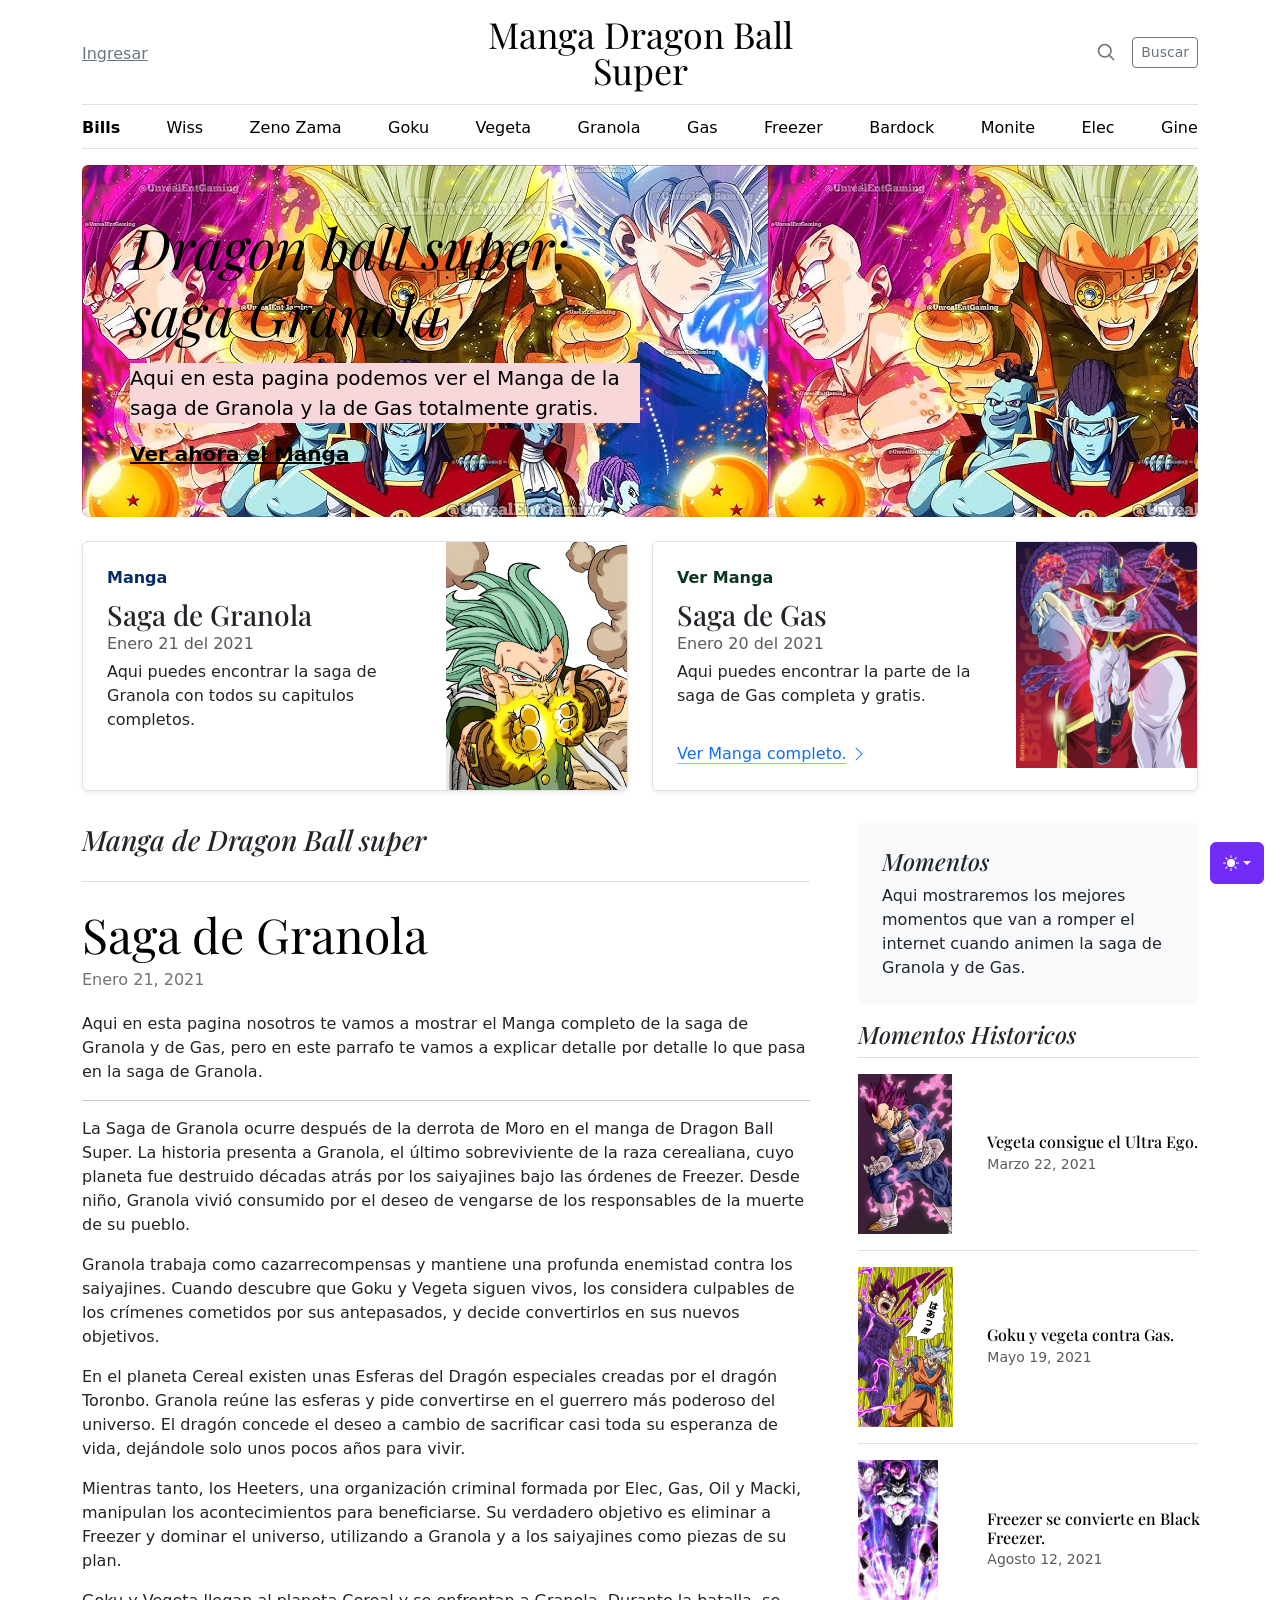
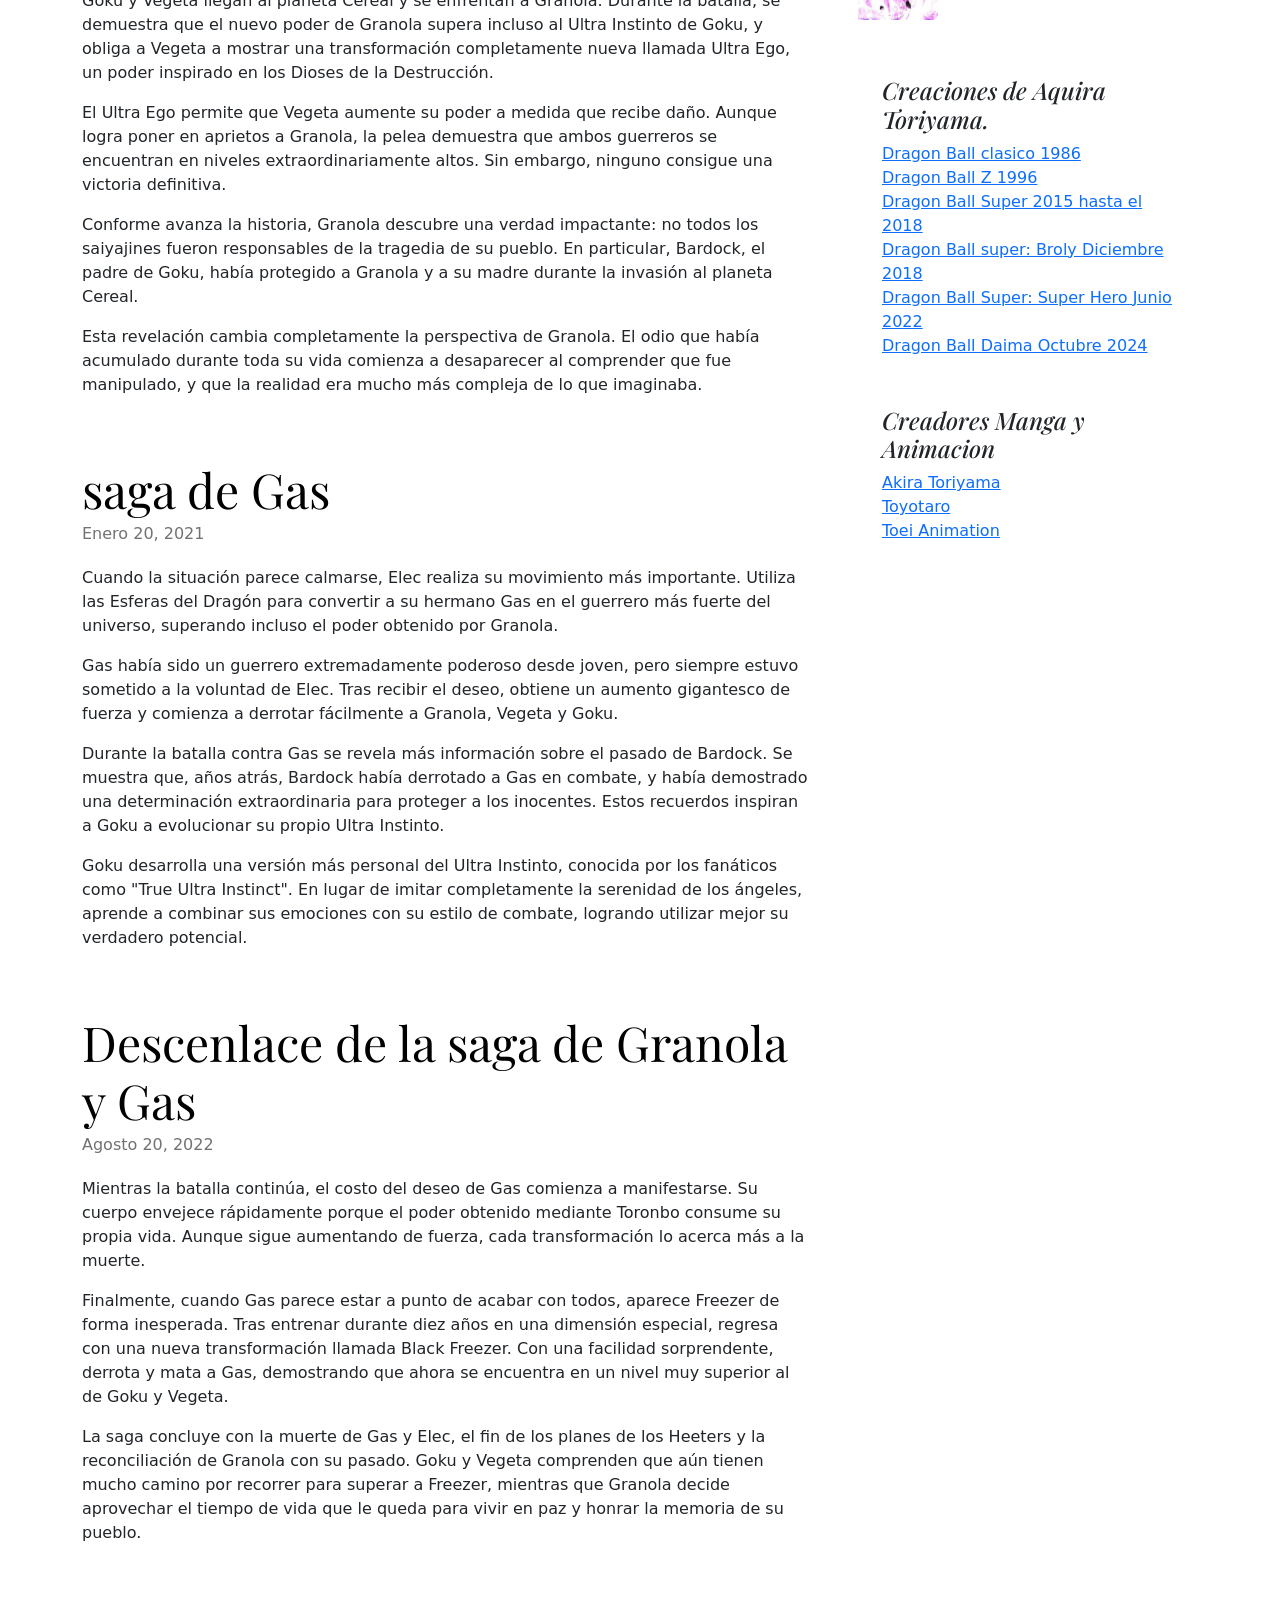
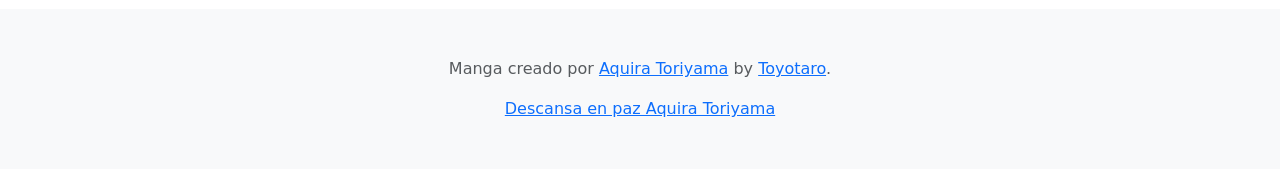
==== index.html @ 17a2519e "aprendiendo-bootstrap2" ====
<!doctype html>
<html lang="en" data-bs-theme="auto">
  <head>
    <meta charset="utf-8" />
    <meta name="viewport" content="width=device-width, initial-scale=1" />
    <meta name="description" content="" />
    <meta
      name="author"
      content="Mark Otto, Jacob Thornton, and Bootstrap contributors"
    />
    <meta name="generator" content="Astro v5.13.2" />
    <title>Blog Template · Bootstrap v5.3</title>
    <link href="https://cdn.jsdelivr.net/npm/bootstrap@5.3.8/dist/css/bootstrap.min.css" rel="stylesheet" integrity="sha384-sRIl4kxILFvY47J16cr9ZwB07vP4J8+LH7qKQnuqkuIAvNWLzeN8tE5YBujZqJLB" crossorigin="anonymous">
 
    <link
      rel="canonical"
      href="https://getbootstrap.com/docs/5.3/examples/blog/"
    />
  
    <meta name="theme-color" content="#712cf9" />
    <link
      href="https://fonts.googleapis.com/css?family=Playfair+Display:700,900&display=swap"
      rel="stylesheet"
    />
    <link href="blog.css" rel="stylesheet" />
    <style>
      .bd-placeholder-img {
        font-size: 1.125rem;
        text-anchor: middle;
        -webkit-user-select: none;
        -moz-user-select: none;
        user-select: none;
      }
      @media (min-width: 768px) {
        .bd-placeholder-img-lg {
          font-size: 3.5rem;
        }
      }
      .b-example-divider {
        width: 100%;
        height: 3rem;
        background-color: #0000001a;
        border: solid rgba(0, 0, 0, 0.15);
        border-width: 1px 0;
        box-shadow:
          inset 0 0.5em 1.5em #0000001a,
          inset 0 0.125em 0.5em #00000026;
      }
      .b-example-vr {
        flex-shrink: 0;
        width: 1.5rem;
        height: 100vh;
      }
      .bi {
        vertical-align: -0.125em;
        fill: currentColor;
      }
      .nav-scroller {
        position: relative;
        z-index: 2;
        height: 2.75rem;
        overflow-y: hidden;
      }
      .nav-scroller .nav {
        display: flex;
        flex-wrap: nowrap;
        padding-bottom: 1rem;
        margin-top: -1px;
        overflow-x: auto;
        text-align: center;
        white-space: nowrap;
        -webkit-overflow-scrolling: touch;
      }
      .btn-bd-primary {
        --bd-violet-bg: #712cf9;
        --bd-violet-rgb: 112.520718, 44.062154, 249.437846;
        --bs-btn-font-weight: 600;
        --bs-btn-color: var(--bs-white);
        --bs-btn-bg: var(--bd-violet-bg);
        --bs-btn-border-color: var(--bd-violet-bg);
        --bs-btn-hover-color: var(--bs-white);
        --bs-btn-hover-bg: #6528e0;
        --bs-btn-hover-border-color: #6528e0;
        --bs-btn-focus-shadow-rgb: var(--bd-violet-rgb);
        --bs-btn-active-color: var(--bs-btn-hover-color);
        --bs-btn-active-bg: #5a23c8;
        --bs-btn-active-border-color: #5a23c8;
      }
      .bd-mode-toggle {
        z-index: 1500;
      }
      .bd-mode-toggle .bi {
        width: 1em;
        height: 1em;
      }
      .bd-mode-toggle .dropdown-menu .active .bi {
        display: block !important;
      }
    </style>
  </head>
  <body>
    <svg xmlns="http://www.w3.org/2000/svg" class="d-none">
      <symbol id="check2" viewBox="0 0 16 16">
        <path
          d="M13.854 3.646a.5.5 0 0 1 0 .708l-7 7a.5.5 0 0 1-.708 0l-3.5-3.5a.5.5 0 1 1 .708-.708L6.5 10.293l6.646-6.647a.5.5 0 0 1 .708 0z"
        ></path>
      </symbol>
      <symbol id="circle-half" viewBox="0 0 16 16">
        <path
          d="M8 15A7 7 0 1 0 8 1v14zm0 1A8 8 0 1 1 8 0a8 8 0 0 1 0 16z"
        ></path>
      </symbol>
      <symbol id="moon-stars-fill" viewBox="0 0 16 16">
        <path
          d="M6 .278a.768.768 0 0 1 .08.858 7.208 7.208 0 0 0-.878 3.46c0 4.021 3.278 7.277 7.318 7.277.527 0 1.04-.055 1.533-.16a.787.787 0 0 1 .81.316.733.733 0 0 1-.031.893A8.349 8.349 0 0 1 8.344 16C3.734 16 0 12.286 0 7.71 0 4.266 2.114 1.312 5.124.06A.752.752 0 0 1 6 .278z"
        ></path>
        <path
          d="M10.794 3.148a.217.217 0 0 1 .412 0l.387 1.162c.173.518.579.924 1.097 1.097l1.162.387a.217.217 0 0 1 0 .412l-1.162.387a1.734 1.734 0 0 0-1.097 1.097l-.387 1.162a.217.217 0 0 1-.412 0l-.387-1.162A1.734 1.734 0 0 0 9.31 6.593l-1.162-.387a.217.217 0 0 1 0-.412l1.162-.387a1.734 1.734 0 0 0 1.097-1.097l.387-1.162zM13.863.099a.145.145 0 0 1 .274 0l.258.774c.115.346.386.617.732.732l.774.258a.145.145 0 0 1 0 .274l-.774.258a1.156 1.156 0 0 0-.732.732l-.258.774a.145.145 0 0 1-.274 0l-.258-.774a1.156 1.156 0 0 0-.732-.732l-.774-.258a.145.145 0 0 1 0-.274l.774-.258c.346-.115.617-.386.732-.732L13.863.1z"
        ></path>
      </symbol>
      <symbol id="sun-fill" viewBox="0 0 16 16">
        <path
          d="M8 12a4 4 0 1 0 0-8 4 4 0 0 0 0 8zM8 0a.5.5 0 0 1 .5.5v2a.5.5 0 0 1-1 0v-2A.5.5 0 0 1 8 0zm0 13a.5.5 0 0 1 .5.5v2a.5.5 0 0 1-1 0v-2A.5.5 0 0 1 8 13zm8-5a.5.5 0 0 1-.5.5h-2a.5.5 0 0 1 0-1h2a.5.5 0 0 1 .5.5zM3 8a.5.5 0 0 1-.5.5h-2a.5.5 0 0 1 0-1h2A.5.5 0 0 1 3 8zm10.657-5.657a.5.5 0 0 1 0 .707l-1.414 1.415a.5.5 0 1 1-.707-.708l1.414-1.414a.5.5 0 0 1 .707 0zm-9.193 9.193a.5.5 0 0 1 0 .707L3.05 13.657a.5.5 0 0 1-.707-.707l1.414-1.414a.5.5 0 0 1 .707 0zm9.193 2.121a.5.5 0 0 1-.707 0l-1.414-1.414a.5.5 0 0 1 .707-.707l1.414 1.414a.5.5 0 0 1 0 .707zM4.464 4.465a.5.5 0 0 1-.707 0L2.343 3.05a.5.5 0 1 1 .707-.707l1.414 1.414a.5.5 0 0 1 0 .708z"
        ></path>
      </symbol>
    </svg>
    <div
      class="dropdown position-fixed bottom-0 end-0 mb-3 me-3 bd-mode-toggle"
    >
      <button
        class="btn btn-bd-primary py-2 dropdown-toggle d-flex align-items-center"
        id="bd-theme"
        type="button"
        aria-expanded="false"
        data-bs-toggle="dropdown"
        aria-label="Toggle theme (auto)"
      >
        <svg class="bi my-1 theme-icon-active" aria-hidden="true">
          <use href="#circle-half"></use>
        </svg>
        <span class="visually-hidden" id="bd-theme-text">Toggle theme</span>
      </button>
      <ul
        class="dropdown-menu dropdown-menu-end shadow"
        aria-labelledby="bd-theme-text"
      >
        <li>
          <button
            type="button"
            class="dropdown-item d-flex align-items-center"
            data-bs-theme-value="light"
            aria-pressed="false"
          >
            <svg class="bi me-2 opacity-50" aria-hidden="true">
              <use href="#sun-fill"></use>
            </svg>
            Light
            <svg class="bi ms-auto d-none" aria-hidden="true">
              <use href="#check2"></use>
            </svg>
          </button>
        </li>
        <li>
          <button
            type="button"
            class="dropdown-item d-flex align-items-center"
            data-bs-theme-value="dark"
            aria-pressed="false"
          >
            <svg class="bi me-2 opacity-50" aria-hidden="true">
              <use href="#moon-stars-fill"></use>
            </svg>
            Dark
            <svg class="bi ms-auto d-none" aria-hidden="true">
              <use href="#check2"></use>
            </svg>
          </button>
        </li>
        <li>
          <button
            type="button"
            class="dropdown-item d-flex align-items-center active"
            data-bs-theme-value="auto"
            aria-pressed="true"
          >
            <svg class="bi me-2 opacity-50" aria-hidden="true">
              <use href="#circle-half"></use>
            </svg>
            Auto
            <svg class="bi ms-auto d-none" aria-hidden="true">
              <use href="#check2"></use>
            </svg>
          </button>
        </li>
      </ul>
    </div>
    <svg xmlns="http://www.w3.org/2000/svg" class="d-none">
      <symbol
        id="aperture"
        fill="none"
        stroke="currentColor"
        stroke-linecap="round"
        stroke-linejoin="round"
        stroke-width="2"
        viewBox="0 0 24 24"
      >
        <circle cx="12" cy="12" r="10"></circle>
        <path
          d="M14.31 8l5.74 9.94M9.69 8h11.48M7.38 12l5.74-9.94M9.69 16L3.95 6.06M14.31 16H2.83m13.79-4l-5.74 9.94"
        ></path>
      </symbol>
      <symbol id="cart" viewBox="0 0 16 16">
        <path
          d="M0 1.5A.5.5 0 0 1 .5 1H2a.5.5 0 0 1 .485.379L2.89 3H14.5a.5.5 0 0 1 .49.598l-1 5a.5.5 0 0 1-.465.401l-9.397.472L4.415 11H13a.5.5 0 0 1 0 1H4a.5.5 0 0 1-.491-.408L2.01 3.607 1.61 2H.5a.5.5 0 0 1-.5-.5zM3.102 4l.84 4.479 9.144-.459L13.89 4H3.102zM5 12a2 2 0 1 0 0 4 2 2 0 0 0 0-4zm7 0a2 2 0 1 0 0 4 2 2 0 0 0 0-4zm-7 1a1 1 0 1 1 0 2 1 1 0 0 1 0-2zm7 0a1 1 0 1 1 0 2 1 1 0 0 1 0-2z"
        ></path>
      </symbol>
      <symbol id="chevron-right" viewBox="0 0 16 16">
        <path
          fill-rule="evenodd"
          d="M4.646 1.646a.5.5 0 0 1 .708 0l6 6a.5.5 0 0 1 0 .708l-6 6a.5.5 0 0 1-.708-.708L10.293 8 4.646 2.354a.5.5 0 0 1 0-.708z"
        ></path>
      </symbol>
    </svg>
    <div class="container">
      <header class="border-bottom lh-1 py-3">
        <div class="row flex-nowrap justify-content-between align-items-center">
          <div class="col-4 pt-1">
            <a class="link-secondary" href="#">Ingresar</a>
          </div>
          <div class="col-4 text-center">
            <a
              class="blog-header-logo text-body-emphasis text-decoration-none"
              href="#"
              >Manga Dragon Ball Super</a
            >
          </div>
          <div class="col-4 d-flex justify-content-end align-items-center">
            <a class="link-secondary" href="#" aria-label="Search">
              <svg
                xmlns="http://www.w3.org/2000/svg"
                width="20"
                height="20"
                fill="none"
                stroke="currentColor"
                stroke-linecap="round"
                stroke-linejoin="round"
                stroke-width="2"
                class="mx-3"
                role="img"
                viewBox="0 0 24 24"
              >
                <title>Search</title>
                <circle cx="10.5" cy="10.5" r="7.5"></circle>
                <path d="M21 21l-5.2-5.2"></path>
              </svg>
            </a>
            <a class="btn btn-sm btn-outline-secondary" href="#">Buscar</a>
          </div>
        </div>
      </header>
      <div class="nav-scroller py-1 mb-3 border-bottom">
        <nav class="nav nav-underline justify-content-between">
          <a class="nav-item nav-link link-body-emphasis active" href="#"
            >Bills</a
          >
          <a class="nav-item nav-link link-body-emphasis" href="#">Wiss</a>
          <a class="nav-item nav-link link-body-emphasis" href="#"
            >Zeno Zama</a
          >
          <a class="nav-item nav-link link-body-emphasis" href="#">Goku</a>
          <a class="nav-item nav-link link-body-emphasis" href="#">Vegeta</a>
          <a class="nav-item nav-link link-body-emphasis" href="#">Granola</a>
          <a class="nav-item nav-link link-body-emphasis" href="#">Gas</a>
          <a class="nav-item nav-link link-body-emphasis" href="#">Freezer</a>
          <a class="nav-item nav-link link-body-emphasis" href="#">Bardock</a>
          <a class="nav-item nav-link link-body-emphasis" href="#">Monite</a>
          <a class="nav-item nav-link link-body-emphasis" href="#">Elec</a>
          <a class="nav-item nav-link link-body-emphasis" href="#">Gine</a>
        </nav>
      </div>
    </div>
    <main class="container">
      <div class="p-4 p-md-5 mb-4 rounded text-body-emphasis Manga">
        <div class="col-lg-6 px-0">
          <h1 class="display-4 fst-italic">
            Dragon ball super: saga Granola
          </h1>
          <p class="lead my-3 bg-danger-subtle">
           Aqui en esta pagina podemos ver el Manga
           de la saga de Granola y la de Gas totalmente 
           gratis.
          </p>
          <p class="lead mb-0">
            <a href="#" class="leon" 
              >Ver ahora el Manga</a
            >
          </p>
        </div>
      </div>
      <div class="row mb-2">
        <div class="col-md-6">
          <div
            class="row g-0 border rounded overflow-hidden flex-md-row mb-4 shadow-sm h-md-250 position-relative"
          >
            <div class="col p-4 d-flex flex-column position-static">
              <strong class="d-inline-block mb-2 text-primary-emphasis"
                >Manga</strong
              >
              <h3 class="mb-0">Saga de Granola</h3>
              <div class="mb-1 text-body-secondary">Enero 21 del 2021</div>
              <p class="card-text mb-auto">
               Aqui puedes encontrar la saga de Granola con 
               todos su capitulos completos.
              </p>
              <a
                href="#"
                class="icon-link gap-1 icon-link-hover stretched-link"
              >
                Ver Manga completo.
                <svg class="bi" aria-hidden="true">
                  <use xlink:href="#chevron-right"></use>
                </svg>
              </a>
            </div>
            <div class="col-md-4">
              <img class="img-fluid" src="granola.jpg" alt="imagen 1">
            </div>
          </div>
        </div>
        <div class="col-md-6">
          <div
            class="row g-0 border rounded overflow-hidden flex-md-row mb-4 shadow-sm h-md-250 position-relative"
          >
            <div class="col p-4 d-flex flex-column position-static">
              <strong class="d-inline-block mb-2 text-success-emphasis"
                >Ver Manga</strong
              >
              <h3 class="mb-0">Saga de Gas</h3>
              <div class="mb-1 text-body-secondary">Enero 20 del 2021</div>
              <p class="mb-auto">
               Aqui puedes encontrar la parte de la saga de Gas
               completa y gratis.
              </p>
              <a
                href="#"
                class="icon-link gap-1 icon-link-hover stretched-link"
              >
                Ver Manga completo.
                <svg class="bi" aria-hidden="true">
                  <use xlink:href="#chevron-right"></use>
                </svg>
              </a>
            </div>
            <div class="col-md-4">
              <img class="img-fluid" src="gas.jpg" alt="imagen 2">
            </div>
          </div>
        </div>
      </div>
      <div class="row g-5">
        <div class="col-md-8">
          <h3 class="pb-4 mb-4 fst-italic border-bottom">Manga de Dragon Ball super</h3>
          <article class="blog-post">
            <h2 class="display-5 link-body-emphasis mb-1">Saga de Granola</h2>
            <p class="blog-post-meta">
              Enero 21, 2021 <a href="#"></a>
            </p>
            <p>
             Aqui en esta pagina nosotros te vamos a mostrar el
             Manga completo de la saga de Granola y de Gas, pero en 
             este parrafo te vamos a explicar detalle por detalle lo 
             que pasa en la saga de Granola.
            </p>
            <hr />
            <p>
             
              La Saga de Granola ocurre después de la derrota de Moro en el manga de Dragon Ball Super.
              La historia presenta a Granola, el último sobreviviente de la raza cerealiana,
              cuyo planeta fue destruido décadas atrás por los saiyajines bajo las órdenes de Freezer.
              Desde niño, Granola vivió consumido por el deseo de vengarse de los responsables de la muerte de su pueblo.
            </p>
            <h2></h2>
            <p></p>
            <blockquote class="blockquote">
              <p></p>
            </blockquote>
            <p>
             Granola trabaja como cazarrecompensas y mantiene una profunda enemistad contra los saiyajines.
             Cuando descubre que Goku y Vegeta siguen vivos, los considera culpables de los crímenes cometidos por sus antepasados,
             y decide convertirlos en sus nuevos objetivos.
            </p>
            <h3></h3>
            <p>
             En el planeta Cereal existen unas Esferas del Dragón especiales creadas por el dragón Toronbo.
             Granola reúne las esferas y pide convertirse en el guerrero más poderoso del universo.
             El dragón concede el deseo a cambio de sacrificar casi toda su esperanza de vida, dejándole solo unos pocos años para vivir.
            </p>
            <p>
             Mientras tanto, los Heeters, una organización criminal formada por Elec, Gas, Oil y Macki,
             manipulan los acontecimientos para beneficiarse. Su verdadero objetivo es eliminar a Freezer y dominar el universo,
             utilizando a Granola y a los saiyajines como piezas de su plan.
            </p>
            
            <p>
             Goku y Vegeta llegan al planeta Cereal y se enfrentan a Granola.
             Durante la batalla, se demuestra que el nuevo poder de Granola supera incluso al Ultra Instinto de Goku,
             y obliga a Vegeta a mostrar una transformación completamente nueva llamada Ultra Ego,
             un poder inspirado en los Dioses de la Destrucción.
            </p>

            <p>
             El Ultra Ego permite que Vegeta aumente su poder a medida que recibe daño.
             Aunque logra poner en aprietos a Granola, la pelea demuestra que ambos guerreros se encuentran en niveles extraordinariamente altos.
             Sin embargo, ninguno consigue una victoria definitiva.
            </p>
    
            <p>
             Conforme avanza la historia, Granola descubre una verdad impactante:
             no todos los saiyajines fueron responsables de la tragedia de su pueblo.
             En particular, Bardock, el padre de Goku, había protegido a Granola y a su madre durante la invasión al planeta Cereal.
            </p>
            
            <p>
             Esta revelación cambia completamente la perspectiva de Granola.
             El odio que había acumulado durante toda su vida comienza a desaparecer al comprender que fue manipulado,
             y que la realidad era mucho más compleja de lo que imaginaba.
            </p>
          </article>
          <article class="blog-post">
            <h2 class="display-5 link-body-emphasis mb-1">saga de Gas</h2>
            <p class="blog-post-meta">
              Enero 20, 2021  <a href="#"></a>
            </p>
            <p>
             Cuando la situación parece calmarse, Elec realiza su movimiento más importante.
             Utiliza las Esferas del Dragón para convertir a su hermano Gas en el guerrero más fuerte del universo,
             superando incluso el poder obtenido por Granola.
            </p>
            <blockquote>
              <p>
             Gas había sido un guerrero extremadamente poderoso desde joven, pero siempre estuvo sometido a la voluntad de Elec.
             Tras recibir el deseo, obtiene un aumento gigantesco de fuerza y comienza a derrotar fácilmente a Granola, Vegeta y Goku.
              </p>
            </blockquote>
            <p>
             Durante la batalla contra Gas se revela más información sobre el pasado de Bardock.
             Se muestra que, años atrás, Bardock había derrotado a Gas en combate,
             y había demostrado una determinación extraordinaria para proteger a los inocentes.
             Estos recuerdos inspiran a Goku a evolucionar su propio Ultra Instinto.
            </p>
            
            <p>
             Goku desarrolla una versión más personal del Ultra Instinto, conocida por los fanáticos como "True Ultra Instinct".
             En lugar de imitar completamente la serenidad de los ángeles, aprende a combinar sus emociones con su estilo de combate,
             logrando utilizar mejor su verdadero potencial.
            </p>
          </article>
          <article class="blog-post">
            <h2 class="display-5 link-body-emphasis mb-1">Descenlace de la saga de Granola y Gas</h2>
            <p class="blog-post-meta">
              Agosto 20, 2022  <a href="#"></a>
            </p>
            <p>
             Mientras la batalla continúa, el costo del deseo de Gas comienza a manifestarse.
             Su cuerpo envejece rápidamente porque el poder obtenido mediante Toronbo consume su propia vida.
             Aunque sigue aumentando de fuerza, cada transformación lo acerca más a la muerte.
            </p>
            <p>
             Finalmente, cuando Gas parece estar a punto de acabar con todos, aparece Freezer de forma inesperada.
             Tras entrenar durante diez años en una dimensión especial, regresa con una nueva transformación llamada Black Freezer.
             Con una facilidad sorprendente, derrota y mata a Gas,
             demostrando que ahora se encuentra en un nivel muy superior al de Goku y Vegeta.
            </p>
            <p>
             La saga concluye con la muerte de Gas y Elec,
             el fin de los planes de los Heeters y la reconciliación de Granola con su pasado.
             Goku y Vegeta comprenden que aún tienen mucho camino por recorrer para superar a Freezer,
             mientras que Granola decide aprovechar el tiempo de vida que le queda para vivir en paz y honrar la memoria de su pueblo.
            </p>
          </article>
          
        </div>
        <div class="col-md-4">
          <div class="position-sticky" style="top: 2rem">
            <div class="p-4 mb-3 bg-body-tertiary rounded">
              <h4 class="fst-italic">Momentos</h4>
              <p class="mb-0">
               Aqui mostraremos los mejores momentos que van a romper el
               internet cuando animen la saga de Granola y de Gas.
              </p>
            </div>
            <div>
              <h4 class="fst-italic">Momentos Historicos</h4>
              <ul class="list-unstyled">
                <li>
                  <a
                    class="d-flex flex-column flex-lg-row gap-3 align-items-start align-items-lg-center py-3 link-body-emphasis text-decoration-none border-top"
                    href="#"
                  >
                    <div class="col-sm-4">
                      <img class="img-fluid imagen-pequena" src="vegeta ultra ego.jpg" alt="imagen gas">
                    </div>
                    <div class="col-lg-8">
                      <h6 class="mb-0">Vegeta consigue el Ultra Ego.</h6>
                      <small class="text-body-secondary"
                        >Marzo 22, 2021</small
                      >
                    </div>
                  </a>
                </li>
                <li>
                  <a
                    class="d-flex flex-column flex-lg-row gap-3 align-items-start align-items-lg-center py-3 link-body-emphasis text-decoration-none border-top"
                    href="#"
                  >
                    <div class="col-sm-4">
                      <img class="img-fluid imagen-pequena" src="goku y vegeta contra gas.jpg" alt="imagen goku y vegeta"> 
                    </div>
                    <div class="col-lg-8">
                      <h6 class="mb-0">Goku y vegeta contra Gas.</h6>
                      <small class="text-body-secondary"
                        >Mayo 19, 2021</small
                      >
                    </div>
                  </a>
                </li>
                <li>
                  <a
                    class="d-flex flex-column flex-lg-row gap-3 align-items-start align-items-lg-center py-3 link-body-emphasis text-decoration-none border-top"
                    href="#"
                  >
                    <div class="col-sm-4">
                      <img class="img-fluid imagen-pequena" src="black freezer.jpg" alt="imagen black freezer">
                    </div>
                    <div class="col-lg-8">
                      <h6 class="mb-0">
                        Freezer se convierte en Black Freezer.
                      </h6>
                      <small class="text-body-secondary"
                        >Agosto 12, 2021</small
                      >
                    </div>
                  </a>
                </li>
              </ul>
            </div>
            <div class="p-4">
              <h4 class="fst-italic">Creaciones de Aquira Toriyama.</h4>
              <ol class="list-unstyled mb-0">
                <li><a href="#">Dragon Ball clasico 1986</a></li>
                <li><a href="#">Dragon Ball Z 1996</a></li>
                <li><a href="#">Dragon Ball Super 2015 hasta el 2018</a></li>
                <li><a href="#">Dragon Ball super: Broly Diciembre 2018</a></li>
                <li><a href="#">Dragon Ball Super: Super Hero Junio 2022</a></li>
                <li><a href="#">Dragon Ball Daima Octubre 2024</a></li>

              </ol>
            </div>
            <div class="p-4">
              <h4 class="fst-italic">Creadores Manga y Animacion</h4>
              <ol class="list-unstyled">
                <li><a href="#">Akira Toriyama</a></li>
                <li><a href="#">Toyotaro</a></li>
                <li><a href="#">Toei Animation</a></li>
              </ol>
            </div>
          </div>
        </div>
      </div>
    </main>
    <footer class="py-5 text-center text-body-secondary bg-body-tertiary">
      <p>
        Manga creado por 
        <a href="https://getbootstrap.com/">Aquira Toriyama</a> by
        <a href="https://x.com/mdo">Toyotaro</a>.
      </p>
      <p class="mb-0"><a href="#">Descansa en paz Aquira Toriyama</a></p>
    </footer>
    <script src="color-modes.js"></script>
    <script src="https://cdn.jsdelivr.net/npm/bootstrap@5.3.8/dist/js/bootstrap.bundle.min.js" integrity="sha384-FKyoEForCGlyvwx9Hj09JcYn3nv7wiPVlz7YYwJrWVcXK/BmnVDxM+D2scQbITxI" crossorigin="anonymous"></script>
  </body>
</html>
---- blog.css ----
/* stylelint-disable @stylistic/selector-list-comma-newline-after */

.blog-header-logo {
  font-family: "Playfair Display", Georgia, "Times New Roman", serif/*rtl:Amiri, Georgia, "Times New Roman", serif*/;
  font-size: 2.25rem;
}

.blog-header-logo:hover {
  text-decoration: none;
}

h1, h2, h3, h4, h5, h6 {
  font-family: "Playfair Display", Georgia, "Times New Roman", serif/*rtl:Amiri, Georgia, "Times New Roman", serif*/;
}

.flex-auto {
  flex: 0 0 auto;
}

.h-250 { height: 250px; }
@media (min-width: 768px) {
  .h-md-250 { height: 250px; }
}

/* Pagination */
.blog-pagination {
  margin-bottom: 4rem;
}

/*
 * Blog posts
 */
.blog-post {
  margin-bottom: 4rem;
}
.blog-post-meta {
  margin-bottom: 1.25rem;
  color: #727272;
}

.Manga {
  background-image: url(dragonball.jpg);
}

.leon {
  color: black;
  font-weight: 900;
}

.imagen-pequena {
  height: 160px;
}
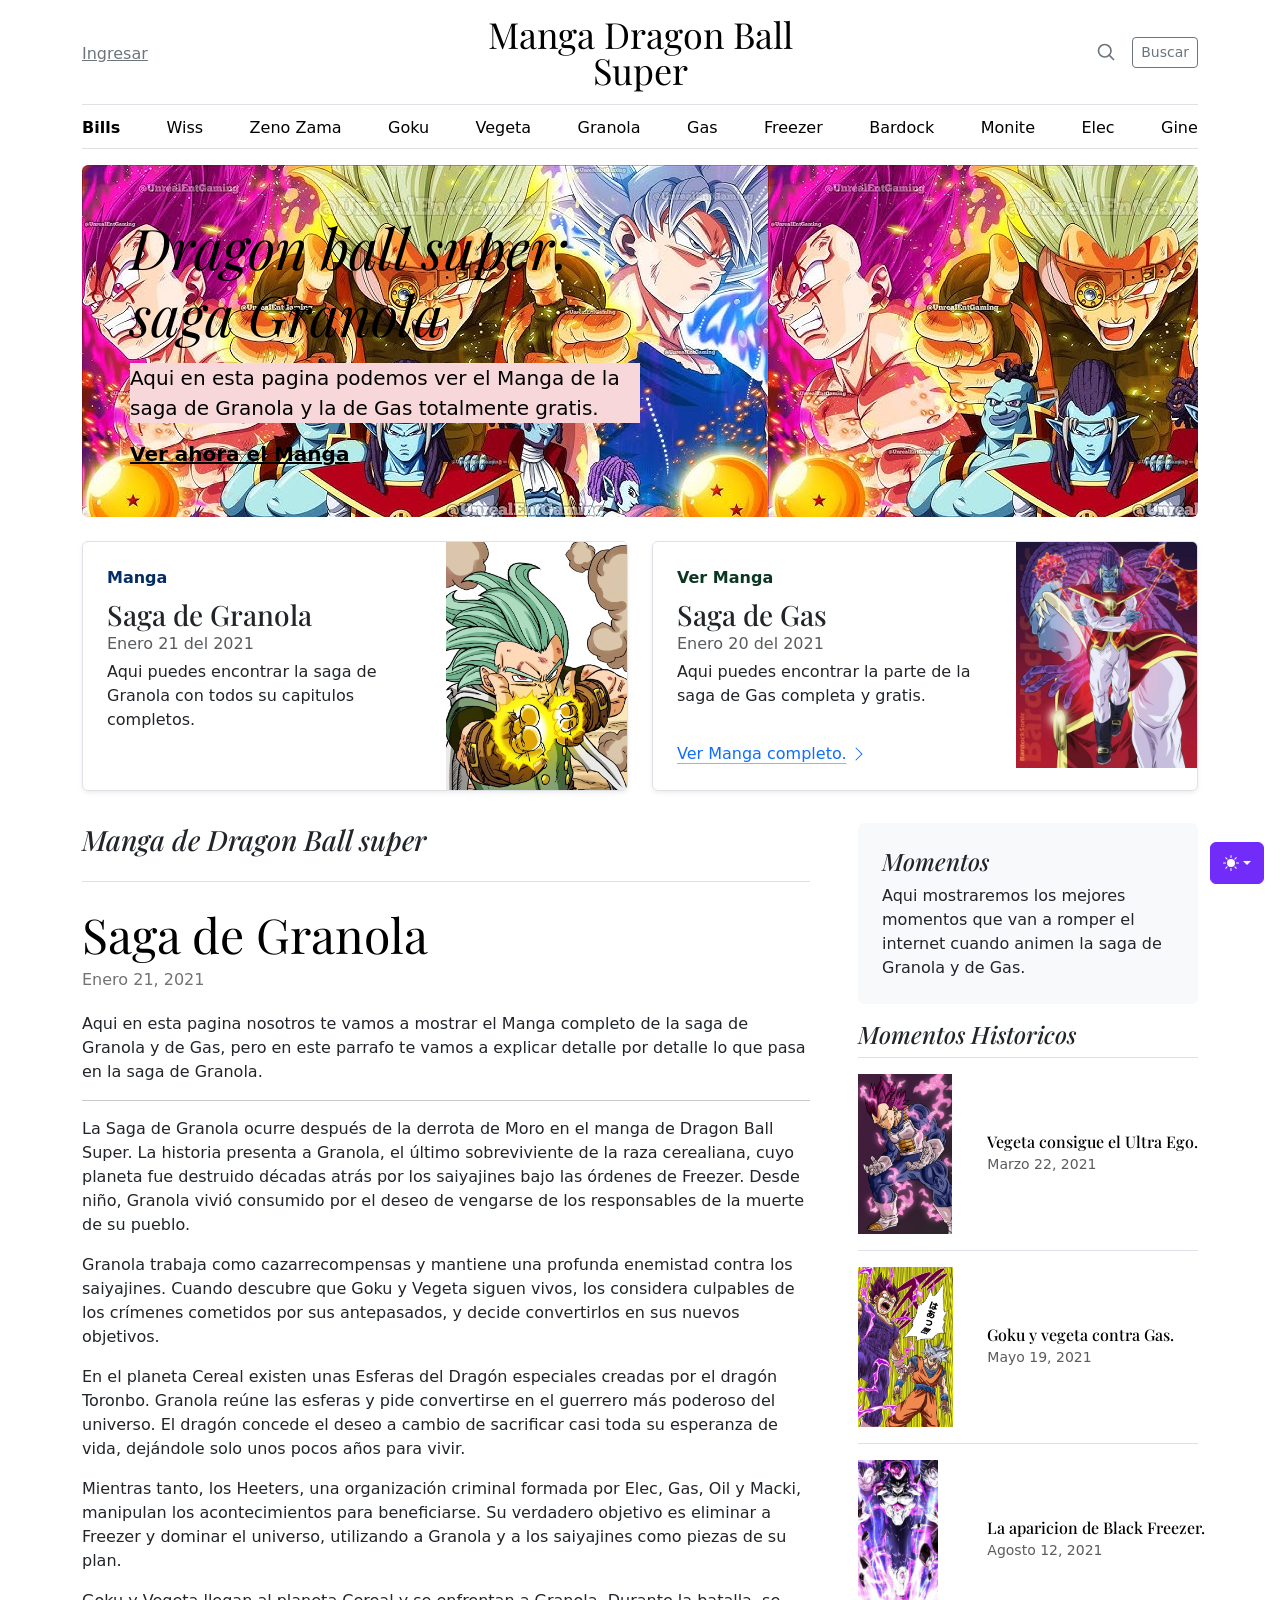
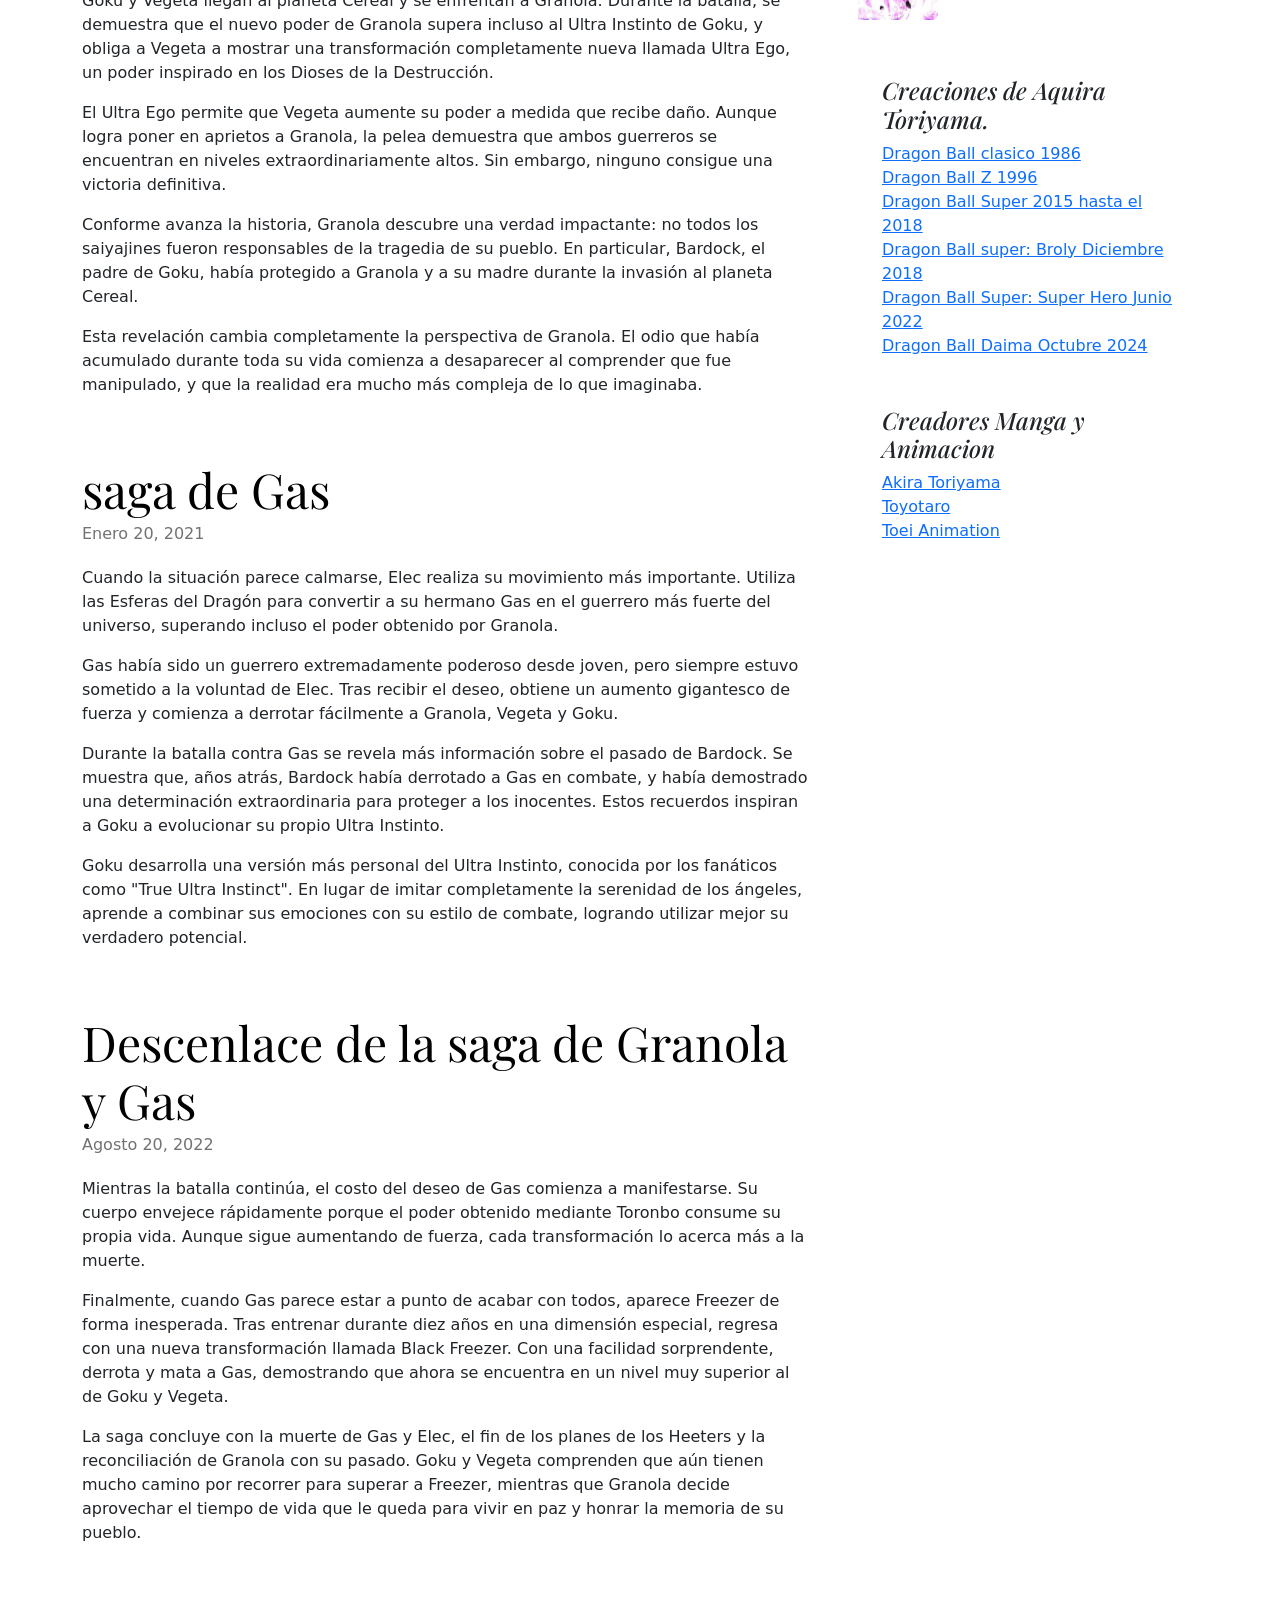
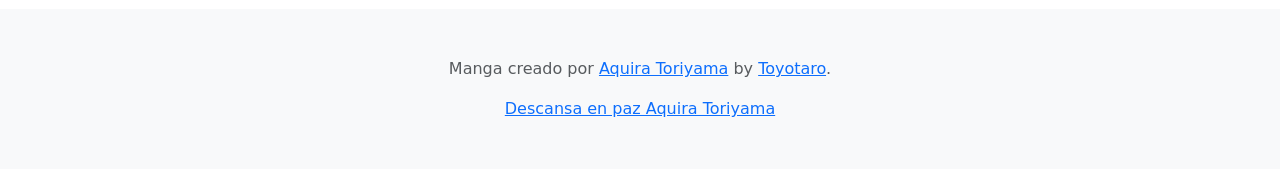
==== commit cb0e36cb: "Avance de pagina, falta inicio de sesion" ====
--- a/index.html
+++ b/index.html
@@ -22,7 +22,7 @@
       href="https://fonts.googleapis.com/css?family=Playfair+Display:700,900&display=swap"
       rel="stylesheet"
     />
-    <link href="blog.css" rel="stylesheet" />
+    <link href="SRC/CSS/blog.css" rel="stylesheet" />
     <style>
       .bd-placeholder-img {
         font-size: 1.125rem;
@@ -323,7 +323,7 @@
               </a>
             </div>
             <div class="col-md-4">
-              <img class="img-fluid" src="granola.jpg" alt="imagen 1">
+              <img class="img-fluid" src="SRC/imagenes/granola.jpg" alt="imagen 1">
             </div>
           </div>
         </div>
@@ -352,7 +352,7 @@
               </a>
             </div>
             <div class="col-md-4">
-              <img class="img-fluid" src="gas.jpg" alt="imagen 2">
+              <img class="img-fluid" src="SRC/imagenes/gas.jpg" alt="imagen 2">
             </div>
           </div>
         </div>
@@ -498,7 +498,7 @@
                     href="#"
                   >
                     <div class="col-sm-4">
-                      <img class="img-fluid imagen-pequena" src="vegeta ultra ego.jpg" alt="imagen gas">
+                      <img class="img-fluid imagen-pequena" src="SRC/imagenes/vegeta ultra ego.jpg" alt="imagen gas">
                     </div>
                     <div class="col-lg-8">
                       <h6 class="mb-0">Vegeta consigue el Ultra Ego.</h6>
@@ -514,7 +514,7 @@
                     href="#"
                   >
                     <div class="col-sm-4">
-                      <img class="img-fluid imagen-pequena" src="goku y vegeta contra gas.jpg" alt="imagen goku y vegeta"> 
+                      <img class="img-fluid imagen-pequena" src="SRC/imagenes/goku y vegeta contra gas.jpg" alt="imagen goku y vegeta"> 
                     </div>
                     <div class="col-lg-8">
                       <h6 class="mb-0">Goku y vegeta contra Gas.</h6>
@@ -530,11 +530,11 @@
                     href="#"
                   >
                     <div class="col-sm-4">
-                      <img class="img-fluid imagen-pequena" src="black freezer.jpg" alt="imagen black freezer">
+                      <img class="img-fluid imagen-pequena" src="SRC/imagenes/black freezer.jpg" alt="imagen black freezer">
                     </div>
                     <div class="col-lg-8">
                       <h6 class="mb-0">
-                        Freezer se convierte en Black Freezer.
+                        La aparicion de Black Freezer.
                       </h6>
                       <small class="text-body-secondary"
                         >Agosto 12, 2021</small
@@ -576,7 +576,7 @@
       </p>
       <p class="mb-0"><a href="#">Descansa en paz Aquira Toriyama</a></p>
     </footer>
-    <script src="color-modes.js"></script>
+    <script src="SRC/JS/color-modes.js"></script>
     <script src="https://cdn.jsdelivr.net/npm/bootstrap@5.3.8/dist/js/bootstrap.bundle.min.js" integrity="sha384-FKyoEForCGlyvwx9Hj09JcYn3nv7wiPVlz7YYwJrWVcXK/BmnVDxM+D2scQbITxI" crossorigin="anonymous"></script>
   </body>
 </html>
--- a/SRC/CSS/blog.css
+++ b/SRC/CSS/blog.css
@@ -0,0 +1,52 @@
+/* stylelint-disable @stylistic/selector-list-comma-newline-after */
+
+.blog-header-logo {
+  font-family: "Playfair Display", Georgia, "Times New Roman", serif/*rtl:Amiri, Georgia, "Times New Roman", serif*/;
+  font-size: 2.25rem;
+}
+
+.blog-header-logo:hover {
+  text-decoration: none;
+}
+
+h1, h2, h3, h4, h5, h6 {
+  font-family: "Playfair Display", Georgia, "Times New Roman", serif/*rtl:Amiri, Georgia, "Times New Roman", serif*/;
+}
+
+.flex-auto {
+  flex: 0 0 auto;
+}
+
+.h-250 { height: 250px; }
+@media (min-width: 768px) {
+  .h-md-250 { height: 250px; }
+}
+
+/* Pagination */
+.blog-pagination {
+  margin-bottom: 4rem;
+}
+
+/*
+ * Blog posts
+ */
+.blog-post {
+  margin-bottom: 4rem;
+}
+.blog-post-meta {
+  margin-bottom: 1.25rem;
+  color: #727272;
+}
+
+.Manga {
+  background-image: url(../imagenes/dragonball.jpg);
+}
+
+.leon {
+  color: black;
+  font-weight: 900;
+}
+
+.imagen-pequena {
+  height: 160px;
+}
